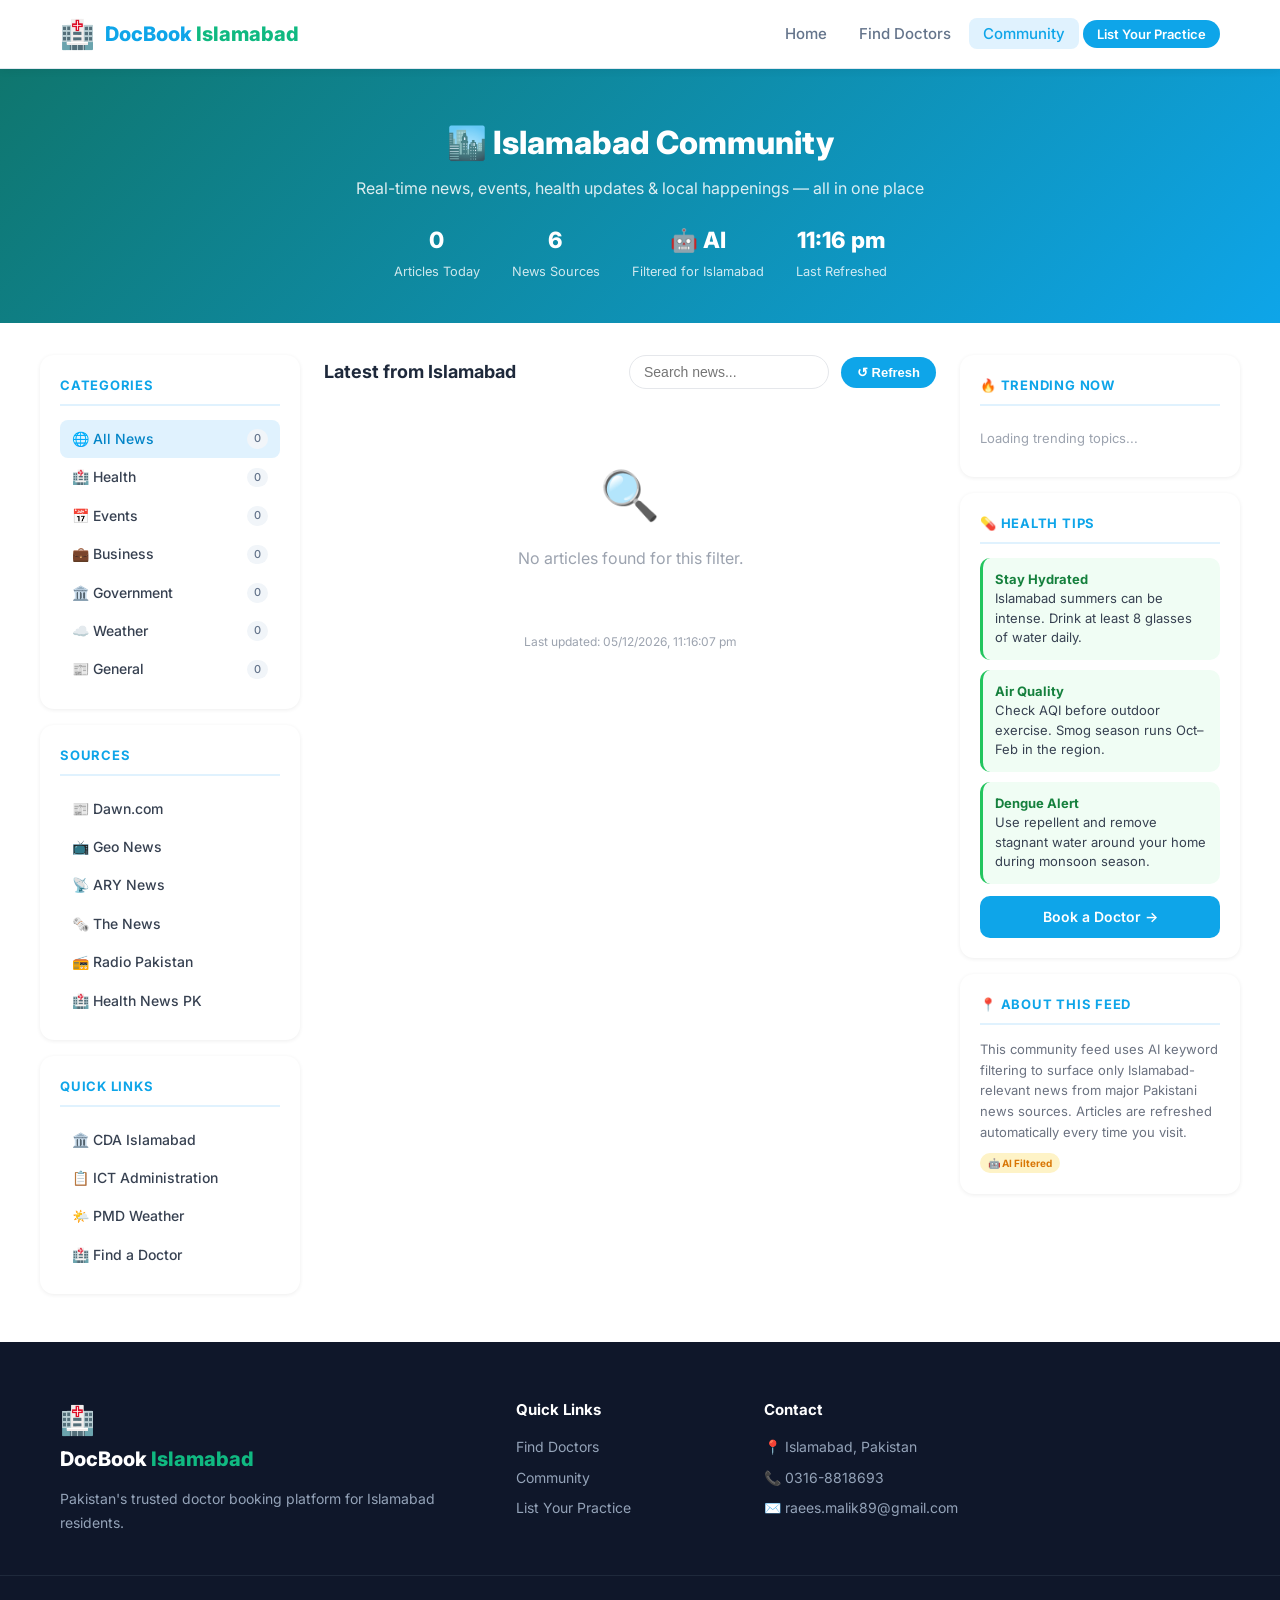
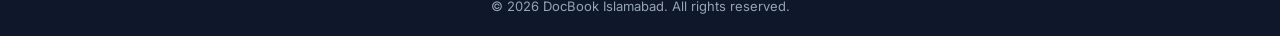
==== community.html @ a1b2f4c2 "Add community page, README, fix navbars, update contact info" ====
<!DOCTYPE html>
<html lang="en">
<head>
  <meta charset="UTF-8" />
  <meta name="viewport" content="width=device-width, initial-scale=1.0" />
  <title>Islamabad Community – News, Events & Health Updates</title>
  <link rel="icon" href="data:image/svg+xml,<svg xmlns='http://www.w3.org/2000/svg' viewBox='0 0 100 100'><text y='.9em' font-size='90'>🏙️</text></svg>">
  <link rel="stylesheet" href="style.css" />
  <link href="https://fonts.googleapis.com/css2?family=Inter:wght@300;400;500;600;700;800&display=swap" rel="stylesheet" />
  <style>
    /* ── Community Page Styles ── */
    .community-hero {
      background: linear-gradient(135deg, #0f766e 0%, #0ea5e9 100%);
      padding: 48px 0 40px;
      color: #fff;
      text-align: center;
    }
    .community-hero h1 { font-size: 2rem; font-weight: 800; margin-bottom: 8px; }
    .community-hero p  { font-size: 1rem; opacity: .85; margin-bottom: 20px; }
    .community-stats {
      display: flex; gap: 32px; justify-content: center; flex-wrap: wrap;
    }
    .c-stat { text-align: center; }
    .c-stat strong { display: block; font-size: 1.4rem; font-weight: 800; }
    .c-stat span   { font-size: .8rem; opacity: .8; }

    /* ── Layout ── */
    .community-layout {
      display: grid;
      grid-template-columns: 260px 1fr 280px;
      gap: 24px;
      padding: 32px 0 48px;
      align-items: start;
    }

    /* ── Left sidebar ── */
    .comm-sidebar-left, .comm-sidebar-right {
      display: flex; flex-direction: column; gap: 16px;
    }
    .comm-card {
      background: #fff;
      border-radius: 14px;
      padding: 20px;
      box-shadow: 0 1px 4px rgba(0,0,0,.07);
    }
    .comm-card h3 {
      font-size: 13px; font-weight: 700;
      text-transform: uppercase; letter-spacing: .06em;
      color: #0ea5e9; margin-bottom: 14px;
      padding-bottom: 8px;
      border-bottom: 2px solid #e0f2fe;
    }

    /* Category filter */
    .cat-list { list-style: none; margin: 0; padding: 0; }
    .cat-list li {
      padding: 8px 12px; border-radius: 8px; cursor: pointer;
      font-size: 14px; font-weight: 500; color: #374151;
      display: flex; align-items: center; gap: 10px;
      transition: background .15s;
    }
    .cat-list li:hover, .cat-list li.active {
      background: #e0f2fe; color: #0284c7;
    }
    .cat-count {
      margin-left: auto; background: #f1f5f9;
      font-size: 11px; padding: 1px 7px;
      border-radius: 10px; color: #64748b;
    }

    /* ── Main feed ── */
    .feed-toolbar {
      display: flex; align-items: center; gap: 12px;
      margin-bottom: 20px; flex-wrap: wrap;
    }
    .feed-toolbar h2 { font-size: 18px; font-weight: 700; flex: 1; }
    .feed-search {
      padding: 8px 14px; border: 1px solid #e5e7eb;
      border-radius: 20px; font-size: 14px; width: 200px;
      outline: none; transition: border-color .2s;
    }
    .feed-search:focus { border-color: #0ea5e9; }
    .refresh-btn {
      padding: 8px 16px; background: #0ea5e9; color: #fff;
      border: none; border-radius: 20px; font-size: 13px;
      font-weight: 600; cursor: pointer; transition: background .2s;
    }
    .refresh-btn:hover { background: #0284c7; }
    .refresh-btn:disabled { background: #94a3b8; cursor: default; }

    /* News card */
    .news-grid { display: flex; flex-direction: column; gap: 16px; }
    .news-card {
      background: #fff; border-radius: 14px;
      padding: 20px; box-shadow: 0 1px 4px rgba(0,0,0,.07);
      display: flex; gap: 16px;
      transition: box-shadow .2s, transform .2s;
      cursor: pointer; text-decoration: none; color: inherit;
    }
    .news-card:hover {
      box-shadow: 0 4px 16px rgba(0,0,0,.12);
      transform: translateY(-1px);
    }
    .news-thumb {
      width: 90px; height: 70px; border-radius: 10px;
      object-fit: cover; flex-shrink: 0; background: #e5e7eb;
    }
    .news-thumb-placeholder {
      width: 90px; height: 70px; border-radius: 10px;
      background: linear-gradient(135deg, #e0f2fe, #bae6fd);
      flex-shrink: 0; display: flex; align-items: center;
      justify-content: center; font-size: 24px;
    }
    .news-body { flex: 1; min-width: 0; }
    .news-cat-badge {
      display: inline-block; font-size: 10px; font-weight: 700;
      text-transform: uppercase; letter-spacing: .06em;
      padding: 2px 8px; border-radius: 10px; margin-bottom: 6px;
    }
    .news-title {
      font-size: 15px; font-weight: 600; color: #111827;
      line-height: 1.4; margin-bottom: 6px;
      display: -webkit-box; -webkit-line-clamp: 2;
      -webkit-box-orient: vertical; overflow: hidden;
    }
    .news-meta {
      font-size: 12px; color: #9ca3af;
      display: flex; gap: 10px; flex-wrap: wrap;
    }
    .news-source { font-weight: 600; color: #6b7280; }

    /* AI badge */
    .ai-tag {
      display: inline-flex; align-items: center; gap: 4px;
      font-size: 10px; font-weight: 700; padding: 2px 8px;
      background: #fef3c7; color: #d97706; border-radius: 10px;
    }

    /* Loading skeleton */
    .skeleton-card {
      background: #fff; border-radius: 14px;
      padding: 20px; box-shadow: 0 1px 4px rgba(0,0,0,.07);
      display: flex; gap: 16px;
    }
    .skel {
      background: linear-gradient(90deg,#f1f5f9 25%,#e2e8f0 50%,#f1f5f9 75%);
      background-size: 200% 100%;
      animation: shimmer 1.4s infinite;
      border-radius: 6px;
    }
    @keyframes shimmer { 0%{background-position:200% 0} 100%{background-position:-200% 0} }

    .empty-feed {
      text-align: center; padding: 48px 20px;
      color: #9ca3af; background: #fff; border-radius: 14px;
    }
    .empty-feed .icon { font-size: 48px; margin-bottom: 12px; }

    /* ── Right sidebar ── */
    .trending-item {
      display: flex; align-items: flex-start; gap: 10px;
      padding: 10px 0; border-bottom: 1px solid #f3f4f6;
      font-size: 13px; cursor: pointer;
    }
    .trending-item:last-child { border-bottom: none; }
    .trending-num {
      font-size: 18px; font-weight: 800; color: #e5e7eb;
      flex-shrink: 0; width: 20px;
    }
    .trending-title { font-weight: 500; color: #374151; line-height: 1.35; }
    .trending-src   { font-size: 11px; color: #9ca3af; margin-top: 2px; }

    /* Health tips */
    .health-tip {
      padding: 12px; background: #f0fdf4; border-radius: 10px;
      margin-bottom: 10px; font-size: 13px; color: #374151;
      border-left: 3px solid #22c55e; line-height: 1.5;
    }
    .health-tip strong { color: #15803d; }

    /* Last updated */
    .last-updated {
      text-align: center; font-size: 12px; color: #9ca3af;
      padding: 8px; margin-top: 4px;
    }

    /* Badge colours per category */
    .badge-news    { background: #dbeafe; color: #1d4ed8; }
    .badge-health  { background: #dcfce7; color: #15803d; }
    .badge-events  { background: #fef3c7; color: #b45309; }
    .badge-business{ background: #fce7f3; color: #9d174d; }
    .badge-govt    { background: #ede9fe; color: #6d28d9; }
    .badge-weather { background: #e0f2fe; color: #0369a1; }

    @media (max-width: 1024px) {
      .community-layout { grid-template-columns: 1fr; }
      .comm-sidebar-left, .comm-sidebar-right { display: none; }
    }
    @media (max-width: 600px) {
      .news-thumb, .news-thumb-placeholder { display: none; }
      .community-hero h1 { font-size: 1.5rem; }
    }
  </style>
</head>
<body data-page="community">

<!-- NAVBAR -->
<nav class="navbar">
  <div class="container nav-inner">
    <a href="index.html" class="logo">
      <span class="logo-icon">🏥</span>
      <span class="logo-text">DocBook <span class="logo-sub">Islamabad</span></span>
    </a>
    <ul class="nav-links">
      <li><a href="index.html">Home</a></li>
      <li><a href="doctors.html">Find Doctors</a></li>
      <li><a href="community.html" class="active">Community</a></li>
      <li><a href="register-doctor.html" class="nav-cta">List Your Practice</a></li>
    </ul>
    <button class="hamburger" onclick="toggleMobileMenu()">☰</button>
  </div>
  <div class="mobile-menu" id="mobileMenu">
    <a href="index.html">Home</a>
    <a href="doctors.html">Find Doctors</a>
    <a href="community.html">Community</a>
    <a href="register-doctor.html">List Your Practice</a>
  </div>
</nav>

<!-- HERO -->
<div class="community-hero">
  <div class="container">
    <h1>🏙️ Islamabad Community</h1>
    <p>Real-time news, events, health updates & local happenings — all in one place</p>
    <div class="community-stats">
      <div class="c-stat"><strong id="statArticles">–</strong><span>Articles Today</span></div>
      <div class="c-stat"><strong id="statSources">6</strong><span>News Sources</span></div>
      <div class="c-stat"><strong>🤖 AI</strong><span>Filtered for Islamabad</span></div>
      <div class="c-stat"><strong id="statUpdated">–</strong><span>Last Refreshed</span></div>
    </div>
  </div>
</div>

<!-- MAIN LAYOUT -->
<div class="container community-layout">

  <!-- LEFT SIDEBAR -->
  <aside class="comm-sidebar-left">
    <div class="comm-card">
      <h3>Categories</h3>
      <ul class="cat-list" id="catList">
        <li class="active" onclick="filterCat('all',this)">🌐 All News <span class="cat-count" id="cnt-all">0</span></li>
        <li onclick="filterCat('health',this)">🏥 Health <span class="cat-count" id="cnt-health">0</span></li>
        <li onclick="filterCat('events',this)">📅 Events <span class="cat-count" id="cnt-events">0</span></li>
        <li onclick="filterCat('business',this)">💼 Business <span class="cat-count" id="cnt-business">0</span></li>
        <li onclick="filterCat('govt',this)">🏛️ Government <span class="cat-count" id="cnt-govt">0</span></li>
        <li onclick="filterCat('weather',this)">☁️ Weather <span class="cat-count" id="cnt-weather">0</span></li>
        <li onclick="filterCat('news',this)">📰 General <span class="cat-count" id="cnt-news">0</span></li>
      </ul>
    </div>

    <div class="comm-card">
      <h3>Sources</h3>
      <ul class="cat-list">
        <li>📰 Dawn.com</li>
        <li>📺 Geo News</li>
        <li>📡 ARY News</li>
        <li>🗞️ The News</li>
        <li>📻 Radio Pakistan</li>
        <li>🏥 Health News PK</li>
      </ul>
    </div>

    <div class="comm-card">
      <h3>Quick Links</h3>
      <ul class="cat-list">
        <li onclick="window.open('https://www.cda.gov.pk','_blank')">🏛️ CDA Islamabad</li>
        <li onclick="window.open('https://islamabad.gov.pk','_blank')">📋 ICT Administration</li>
        <li onclick="window.open('https://www.pmd.gov.pk','_blank')">🌤️ PMD Weather</li>
        <li><a href="doctors.html" style="text-decoration:none;color:inherit">🏥 Find a Doctor</a></li>
      </ul>
    </div>
  </aside>

  <!-- MAIN FEED -->
  <main>
    <div class="feed-toolbar">
      <h2>Latest from Islamabad</h2>
      <input type="text" class="feed-search" id="newsSearch" placeholder="Search news..." oninput="searchNews()" />
      <button class="refresh-btn" id="refreshBtn" onclick="loadAllFeeds()">↺ Refresh</button>
    </div>

    <div id="newsFeed" class="news-grid">
      <!-- Skeleton loaders -->
      ${[1,2,3,4,5].map(()=>`
      <div class="skeleton-card">
        <div class="skel" style="width:90px;height:70px;border-radius:10px;flex-shrink:0"></div>
        <div style="flex:1">
          <div class="skel" style="height:12px;width:60px;margin-bottom:8px"></div>
          <div class="skel" style="height:16px;width:100%;margin-bottom:6px"></div>
          <div class="skel" style="height:14px;width:80%"></div>
        </div>
      </div>`).join('')}
    </div>
    <div class="last-updated" id="lastUpdated"></div>
  </main>

  <!-- RIGHT SIDEBAR -->
  <aside class="comm-sidebar-right">
    <div class="comm-card">
      <h3>🔥 Trending Now</h3>
      <div id="trendingList">
        <div style="color:#9ca3af;font-size:13px;padding:8px 0">Loading trending topics...</div>
      </div>
    </div>

    <div class="comm-card">
      <h3>💊 Health Tips</h3>
      <div class="health-tip"><strong>Stay Hydrated</strong><br>Islamabad summers can be intense. Drink at least 8 glasses of water daily.</div>
      <div class="health-tip"><strong>Air Quality</strong><br>Check AQI before outdoor exercise. Smog season runs Oct–Feb in the region.</div>
      <div class="health-tip"><strong>Dengue Alert</strong><br>Use repellent and remove stagnant water around your home during monsoon season.</div>
      <a href="doctors.html" class="btn-primary" style="display:block;text-align:center;text-decoration:none;padding:10px;margin-top:12px;border-radius:10px;font-size:14px">Book a Doctor →</a>
    </div>

    <div class="comm-card">
      <h3>📍 About This Feed</h3>
      <p style="font-size:13px;color:#6b7280;line-height:1.6">
        This community feed uses AI keyword filtering to surface only Islamabad-relevant news from major Pakistani news sources. Articles are refreshed automatically every time you visit.
      </p>
      <div class="ai-tag" style="margin-top:10px">🤖 AI Filtered</div>
    </div>
  </aside>

</div>

<!-- FOOTER -->
<footer class="footer">
  <div class="container footer-inner">
    <div class="footer-brand">
      <span class="logo-icon">🏥</span>
      <span class="logo-text">DocBook <span class="logo-sub">Islamabad</span></span>
      <p>Pakistan's trusted doctor booking platform for Islamabad residents.</p>
    </div>
    <div class="footer-links">
      <h4>Quick Links</h4>
      <ul>
        <li><a href="doctors.html">Find Doctors</a></li>
        <li><a href="community.html">Community</a></li>
        <li><a href="register-doctor.html">List Your Practice</a></li>
      </ul>
    </div>
    <div class="footer-links">
      <h4>Contact</h4>
      <ul>
        <li>📍 Islamabad, Pakistan</li>
        <li><a href="https://wa.me/923168818693" target="_blank">📞 0316-8818693</a></li>
        <li><a href="mailto:raees.malik89@gmail.com">✉️ raees.malik89@gmail.com</a></li>
      </ul>
    </div>
  </div>
  <div class="footer-bottom"><p>© 2026 DocBook Islamabad. All rights reserved.</p></div>
</footer>

<script>
// ══════════════════════════════════════════════════════════════════════════
// AI-POWERED ISLAMABAD NEWS FEED
// Uses rss2json.com to fetch RSS feeds client-side (no backend needed)
// Filters articles using AI keyword matching for Islamabad relevance
// ══════════════════════════════════════════════════════════════════════════

const RSS2JSON = 'https://api.rss2json.com/v1/api.json?rss_url=';

// ── News Sources ──────────────────────────────────────────────────────────
const SOURCES = [
  { name: 'Dawn',      url: 'https://www.dawn.com/feeds/home',                    icon: '📰', color: '#1d4ed8' },
  { name: 'Geo News',  url: 'https://www.geo.tv/rss/1/1',                         icon: '📺', color: '#dc2626' },
  { name: 'ARY News',  url: 'https://arynews.tv/feed/',                           icon: '📡', color: '#7c3aed' },
  { name: 'The News',  url: 'https://www.thenews.com.pk/rss/1/1',                 icon: '🗞️', color: '#0f766e' },
  { name: 'Dawn Health', url: 'https://www.dawn.com/feeds/health-and-fitness',    icon: '🏥', color: '#15803d' },
  { name: 'Tribune',   url: 'https://tribune.com.pk/feed',                        icon: '📻', color: '#b45309' },
];

// ── AI Keyword Engine ─────────────────────────────────────────────────────
// Scores articles for Islamabad relevance using weighted keyword matching
const ISLAMABAD_KEYWORDS = {
  location:  { words: ['islamabad','rawalpindi','pindi','twin cities','ict','cda','f-7','f-8','g-9','blue area','margalla','saidpur','bahria','dha islamabad'], weight: 5 },
  govt:      { words: ['parliament','senate','national assembly','supreme court','prime minister','imran','shehbaz','federal government','caretaker','election commission','na-'], weight: 3 },
  health:    { words: ['hospital','doctor','pmdc','health ministry','dengue','smog','flu','vaccine','clinic','shifa','polyclinic','pims','mental health'], weight: 4 },
  events:    { words: ['festival','event','concert','exhibition','ceremony','inauguration','conference','seminar','workshop','fair','cultural','literature festival'], weight: 4 },
  business:  { words: ['stock exchange','psx','sbp','state bank','inflation','rupee','dollar','economy','investment','startup','tech park','ict sector'], weight: 3 },
  weather:   { words: ['weather','temperature','rain','fog','smog','heatwave','cold wave','aqi','air quality','pmd','monsoon','flood alert'], weight: 4 },
};

// Category detection
const CATEGORY_KEYWORDS = {
  health:   ['hospital','doctor','health','medical','dengue','vaccine','disease','patient','clinic','treatment','pmdc','medicine'],
  events:   ['event','festival','concert','ceremony','inauguration','cultural','exhibition','seminar','workshop','launch'],
  business: ['economy','rupee','dollar','stock','investment','trade','inflation','sbp','budget','tax','business'],
  govt:     ['parliament','government','minister','court','police','election','senate','assembly','pmln','pti','ppp'],
  weather:  ['weather','rain','fog','smog','temperature','heat','cold','aqi','flood','pmd'],
};

function scoreArticle(article) {
  const text = ((article.title || '') + ' ' + (article.description || '') + ' ' + (article.content || '')).toLowerCase();
  let score = 0;
  for (const [cat, {words, weight}] of Object.entries(ISLAMABAD_KEYWORDS)) {
    for (const word of words) {
      if (text.includes(word)) score += weight;
    }
  }
  return score;
}

function detectCategory(article) {
  const text = ((article.title || '') + ' ' + (article.description || '')).toLowerCase();
  let best = 'news', bestScore = 0;
  for (const [cat, words] of Object.entries(CATEGORY_KEYWORDS)) {
    const score = words.filter(w => text.includes(w)).length;
    if (score > bestScore) { bestScore = score; best = cat; }
  }
  return best;
}

function badgeClass(cat) {
  return { health:'badge-health', events:'badge-events', business:'badge-business',
           govt:'badge-govt', weather:'badge-weather', news:'badge-news' }[cat] || 'badge-news';
}

function catEmoji(cat) {
  return { health:'🏥', events:'📅', business:'💼', govt:'🏛️', weather:'☁️', news:'📰' }[cat] || '📰';
}

function timeAgo(dateStr) {
  const d = new Date(dateStr);
  if (isNaN(d)) return '';
  const mins = Math.floor((Date.now() - d) / 60000);
  if (mins < 1)  return 'just now';
  if (mins < 60) return mins + 'm ago';
  const hrs = Math.floor(mins / 60);
  if (hrs < 24)  return hrs + 'h ago';
  return Math.floor(hrs / 24) + 'd ago';
}

function stripHtml(html) {
  return (html || '').replace(/<[^>]+>/g, '').replace(/&nbsp;/g,' ').replace(/&amp;/g,'&').trim();
}

// ── Fetch one RSS feed via rss2json ───────────────────────────────────────
async function fetchFeed(source) {
  try {
    const res = await fetch(RSS2JSON + encodeURIComponent(source.url) + '&count=20', { signal: AbortSignal.timeout(8000) });
    if (!res.ok) throw new Error('HTTP ' + res.status);
    const data = await res.json();
    if (data.status !== 'ok') throw new Error(data.message || 'Feed error');
    return (data.items || []).map(item => ({ ...item, _source: source }));
  } catch (e) {
    console.warn('Feed failed:', source.name, e.message);
    return [];
  }
}

// ── Global article store ──────────────────────────────────────────────────
let allArticles = [];
let activeCategory = 'all';
let searchQuery = '';

// ── Load all feeds ────────────────────────────────────────────────────────
async function loadAllFeeds() {
  const btn = document.getElementById('refreshBtn');
  if (btn) { btn.textContent = '⏳ Loading…'; btn.disabled = true; }

  showSkeletons();

  // Fetch all sources in parallel
  const results = await Promise.allSettled(SOURCES.map(fetchFeed));
  let articles = results.flatMap(r => r.status === 'fulfilled' ? r.value : []);

  // AI scoring — keep articles with score > 0 (Islamabad relevant)
  // If score is 0 but it's from a health source, still include
  articles = articles.filter(a => scoreArticle(a) > 0 || a._source.name === 'Dawn Health');

  // Add category detection
  articles = articles.map(a => ({ ...a, _cat: detectCategory(a) }));

  // Sort by date
  articles.sort((a, b) => new Date(b.pubDate) - new Date(a.pubDate));

  // Deduplicate by title similarity
  const seen = new Set();
  articles = articles.filter(a => {
    const key = (a.title || '').toLowerCase().slice(0, 40);
    if (seen.has(key)) return false;
    seen.add(key);
    return true;
  });

  allArticles = articles;
  renderFeed();
  updateCounts();
  updateTrending();

  const now = new Date();
  document.getElementById('statUpdated').textContent = now.toLocaleTimeString('en-PK', { hour:'2-digit', minute:'2-digit' });
  document.getElementById('lastUpdated').textContent = 'Last updated: ' + now.toLocaleString('en-PK');
  document.getElementById('statArticles').textContent = articles.length;

  if (btn) { btn.textContent = '↺ Refresh'; btn.disabled = false; }
}

function renderFeed() {
  const feed = document.getElementById('newsFeed');
  let filtered = allArticles;

  if (activeCategory !== 'all') {
    filtered = filtered.filter(a => a._cat === activeCategory);
  }
  if (searchQuery) {
    const q = searchQuery.toLowerCase();
    filtered = filtered.filter(a =>
      (a.title||'').toLowerCase().includes(q) ||
      (a.description||'').toLowerCase().includes(q)
    );
  }

  if (filtered.length === 0) {
    feed.innerHTML = `<div class="empty-feed"><div class="icon">🔍</div><p>No articles found for this filter.</p></div>`;
    return;
  }

  feed.innerHTML = filtered.slice(0, 40).map(article => {
    const cat   = article._cat || 'news';
    const thumb = article.thumbnail || article.enclosure?.link || '';
    const desc  = stripHtml(article.description || '').slice(0, 120);
    const ago   = timeAgo(article.pubDate);
    const score = scoreArticle(article);

    return `
    <a class="news-card" href="${article.link || '#'}" target="_blank" rel="noopener">
      ${thumb
        ? `<img class="news-thumb" src="${thumb}" alt="" onerror="this.style.display='none'" loading="lazy" />`
        : `<div class="news-thumb-placeholder">${catEmoji(cat)}</div>`
      }
      <div class="news-body">
        <span class="news-cat-badge ${badgeClass(cat)}">${catEmoji(cat)} ${cat.charAt(0).toUpperCase()+cat.slice(1)}</span>
        ${score >= 8 ? '<span class="ai-tag">🤖 Top Match</span> ' : ''}
        <div class="news-title">${article.title || 'Untitled'}</div>
        ${desc ? `<div style="font-size:13px;color:#6b7280;margin-bottom:4px;display:-webkit-box;-webkit-line-clamp:1;-webkit-box-orient:vertical;overflow:hidden">${desc}</div>` : ''}
        <div class="news-meta">
          <span class="news-source">${article._source?.icon || '📰'} ${article._source?.name || 'News'}</span>
          ${ago ? `<span>${ago}</span>` : ''}
        </div>
      </div>
    </a>`;
  }).join('');
}

function updateCounts() {
  document.getElementById('cnt-all').textContent = allArticles.length;
  for (const cat of ['health','events','business','govt','weather','news']) {
    const el = document.getElementById('cnt-' + cat);
    if (el) el.textContent = allArticles.filter(a => a._cat === cat).length;
  }
}

function updateTrending() {
  const trending = document.getElementById('trendingList');
  const top = allArticles.slice(0, 7);
  if (!top.length) return;
  trending.innerHTML = top.map((a, i) => `
    <a class="trending-item" href="${a.link||'#'}" target="_blank" style="text-decoration:none;display:flex;align-items:flex-start;gap:10px;padding:10px 0;border-bottom:1px solid #f3f4f6">
      <span class="trending-num">${i+1}</span>
      <div>
        <div class="trending-title">${(a.title||'').slice(0,70)}${(a.title||'').length>70?'…':''}</div>
        <div class="trending-src">${a._source?.name || ''} · ${timeAgo(a.pubDate)}</div>
      </div>
    </a>`).join('');
}

function showSkeletons() {
  document.getElementById('newsFeed').innerHTML = Array(5).fill(`
    <div class="skeleton-card">
      <div class="skel" style="width:90px;height:70px;border-radius:10px;flex-shrink:0"></div>
      <div style="flex:1;display:flex;flex-direction:column;gap:8px">
        <div class="skel" style="height:12px;width:60px"></div>
        <div class="skel" style="height:16px;width:100%"></div>
        <div class="skel" style="height:13px;width:75%"></div>
      </div>
    </div>`).join('');
}

function filterCat(cat, el) {
  activeCategory = cat;
  document.querySelectorAll('.cat-list li').forEach(li => li.classList.remove('active'));
  if (el) el.classList.add('active');
  renderFeed();
}

function searchNews() {
  searchQuery = document.getElementById('newsSearch').value.trim();
  renderFeed();
}

function toggleMobileMenu() {
  document.getElementById('mobileMenu').classList.toggle('open');
}

// ── Boot ──────────────────────────────────────────────────────────────────
loadAllFeeds();
</script>

</body>
</html>
---- style.css ----
*, *::before, *::after { box-sizing: border-box; margin: 0; padding: 0; }

:root {
  --primary: #0ea5e9;
  --primary-dark: #0284c7;
  --primary-light: #e0f2fe;
  --accent: #10b981;
  --accent-dark: #059669;
  --text: #1e293b;
  --text-muted: #64748b;
  --border: #e2e8f0;
  --bg: #f8fafc;
  --white: #ffffff;
  --shadow: 0 2px 12px rgba(0,0,0,0.08);
  --shadow-lg: 0 8px 32px rgba(0,0,0,0.12);
  --radius: 12px;
  --radius-sm: 8px;
}

body { font-family: 'Inter', sans-serif; color: var(--text); background: var(--white); line-height: 1.6; }

.container { max-width: 1200px; margin: 0 auto; padding: 0 20px; }

/* ── NAVBAR ── */
.navbar {
  background: var(--white);
  border-bottom: 1px solid var(--border);
  position: sticky; top: 0; z-index: 100;
  box-shadow: 0 2px 8px rgba(0,0,0,0.06);
}
.nav-inner { display: flex; align-items: center; gap: 32px; height: 68px; }
.logo { display: flex; align-items: center; gap: 10px; text-decoration: none; }
.logo-icon { font-size: 28px; }
.logo-text { font-size: 20px; font-weight: 800; color: var(--primary); }
.logo-sub { color: var(--accent); }
.nav-links { display: flex; list-style: none; gap: 4px; margin-left: auto; }
.nav-links a {
  text-decoration: none; color: var(--text-muted); font-weight: 500;
  padding: 6px 14px; border-radius: 8px; transition: all .2s;
  font-size: 15px;
}
.nav-links a:hover, .nav-links a.active { color: var(--primary); background: var(--primary-light); }
.nav-actions { display: flex; gap: 10px; }
.hamburger { display: none; background: none; border: none; font-size: 24px; cursor: pointer; color: var(--text); }
.mobile-menu { display: none; flex-direction: column; padding: 12px 20px; border-top: 1px solid var(--border); }
.mobile-menu a { padding: 10px 0; text-decoration: none; color: var(--text); font-weight: 500; border-bottom: 1px solid var(--border); }
.mobile-menu.open { display: flex; }

/* ── BUTTONS ── */
.btn-primary {
  background: var(--primary); color: #fff; border: none;
  padding: 10px 22px; border-radius: var(--radius-sm); font-weight: 600;
  cursor: pointer; font-size: 14px; transition: background .2s, transform .1s;
}
.btn-primary:hover { background: var(--primary-dark); transform: translateY(-1px); }
.btn-outline {
  background: transparent; color: var(--primary);
  border: 2px solid var(--primary); padding: 8px 20px;
  border-radius: var(--radius-sm); font-weight: 600; cursor: pointer;
  font-size: 14px; transition: all .2s;
}
.btn-outline:hover { background: var(--primary); color: #fff; }
.btn-accent {
  background: var(--accent); color: #fff; border: none;
  padding: 10px 22px; border-radius: var(--radius-sm); font-weight: 600;
  cursor: pointer; font-size: 14px; transition: background .2s;
}
.btn-accent:hover { background: var(--accent-dark); }
.btn-search {
  background: var(--primary); color: #fff; border: none;
  padding: 13px; border-radius: var(--radius-sm); font-weight: 700;
  cursor: pointer; font-size: 15px; width: 100%; transition: background .2s;
  margin-top: 4px;
}
.btn-search:hover { background: var(--primary-dark); }

/* ── HERO ── */
.hero {
  background: linear-gradient(135deg, #0ea5e9 0%, #0369a1 50%, #065f46 100%);
  padding: 70px 0 80px; color: white;
}
.hero-inner { display: grid; grid-template-columns: 1fr 420px; gap: 60px; align-items: center; }
.hero-text h1 { font-size: 44px; font-weight: 800; line-height: 1.2; margin-bottom: 16px; }
.highlight { color: #bae6fd; }
.hero-text p { font-size: 18px; opacity: .9; margin-bottom: 32px; }
.stats-row { display: flex; gap: 32px; }
.stat { display: flex; flex-direction: column; }
.stat strong { font-size: 28px; font-weight: 800; }
.stat span { font-size: 13px; opacity: .8; }
.search-card {
  background: white; border-radius: 16px; padding: 28px;
  box-shadow: 0 20px 60px rgba(0,0,0,0.2); color: var(--text);
}
.search-card h2 { font-size: 20px; font-weight: 700; margin-bottom: 20px; color: var(--text); }
.search-form { display: flex; flex-direction: column; gap: 14px; }
.form-group { display: flex; flex-direction: column; gap: 5px; }
.form-group label { font-size: 13px; font-weight: 600; color: var(--text-muted); }
.form-group input, .form-group select, .form-group textarea {
  padding: 10px 14px; border: 2px solid var(--border); border-radius: var(--radius-sm);
  font-size: 14px; font-family: inherit; color: var(--text);
  transition: border-color .2s; background: white;
}
.form-group input:focus, .form-group select:focus, .form-group textarea:focus {
  outline: none; border-color: var(--primary);
}

/* ── SECTIONS ── */
.section { padding: 72px 0; }
.bg-light { background: var(--bg); }
.section-header { text-align: center; margin-bottom: 48px; position: relative; }
.section-header h2 { font-size: 32px; font-weight: 800; margin-bottom: 8px; }
.section-header p { color: var(--text-muted); font-size: 16px; }
.view-all {
  position: absolute; right: 0; top: 8px;
  color: var(--primary); font-weight: 600; text-decoration: none; font-size: 14px;
}
.view-all:hover { text-decoration: underline; }

/* ── SPECIALTIES GRID ── */
.specialties-grid {
  display: grid; grid-template-columns: repeat(6, 1fr); gap: 16px;
}
.specialty-card {
  background: white; border: 2px solid var(--border); border-radius: var(--radius);
  padding: 20px 12px; text-align: center; cursor: pointer;
  transition: all .2s; text-decoration: none; color: var(--text);
}
.specialty-card:hover { border-color: var(--primary); background: var(--primary-light); transform: translateY(-2px); }
.specialty-card .sp-icon { font-size: 32px; margin-bottom: 8px; }
.specialty-card .sp-name { font-size: 13px; font-weight: 600; }
.specialty-card .sp-count { font-size: 11px; color: var(--text-muted); margin-top: 2px; }

/* ── DOCTOR CARDS (Grid) ── */
.doctors-grid { display: grid; grid-template-columns: repeat(3, 1fr); gap: 20px; }
.doctor-card {
  background: white; border: 1px solid var(--border); border-radius: var(--radius);
  padding: 20px; transition: all .2s; cursor: pointer;
  box-shadow: var(--shadow);
}
.doctor-card:hover { transform: translateY(-3px); box-shadow: var(--shadow-lg); border-color: var(--primary); }
.doctor-card-top { display: flex; gap: 14px; margin-bottom: 14px; }
.doctor-avatar { width: 72px; height: 72px; border-radius: 50%; object-fit: cover; flex-shrink: 0; }
.doctor-info { flex: 1; }
.doctor-info h3 { font-size: 16px; font-weight: 700; margin-bottom: 2px; }
.doctor-specialty { font-size: 13px; color: var(--primary); font-weight: 600; }
.doctor-qual { font-size: 12px; color: var(--text-muted); margin-top: 2px; }
.badge-avail {
  display: inline-block; font-size: 11px; font-weight: 600;
  padding: 2px 8px; border-radius: 20px; margin-top: 6px;
}
.badge-avail.yes { background: #dcfce7; color: #15803d; }
.badge-avail.no { background: #fee2e2; color: #b91c1c; }
.doctor-meta { display: flex; gap: 16px; font-size: 13px; color: var(--text-muted); margin-bottom: 12px; flex-wrap: wrap; }
.doctor-meta span { display: flex; align-items: center; gap: 4px; }
.rating { color: #f59e0b; font-weight: 700; }
.doctor-tags { display: flex; flex-wrap: wrap; gap: 6px; margin-bottom: 14px; }
.tag {
  background: var(--primary-light); color: var(--primary-dark);
  font-size: 11px; font-weight: 600; padding: 3px 10px; border-radius: 20px;
}
.source-badge {
  display: inline-block; font-size: 10px; font-weight: 700;
  padding: 2px 8px; border-radius: 20px; text-decoration: none;
  cursor: pointer; transition: opacity .15s; vertical-align: middle; margin-left: 2px;
}
.source-badge:hover { opacity: 0.75; }
.doctor-card-footer { display: flex; align-items: center; justify-content: space-between; padding-top: 12px; border-top: 1px solid var(--border); }
.doctor-fee { font-size: 15px; font-weight: 700; color: var(--text); }
.doctor-fee span { font-size: 12px; color: var(--text-muted); font-weight: 400; }

/* ── FEATURES GRID ── */
.features-grid { display: grid; grid-template-columns: repeat(3, 1fr); gap: 24px; }
.feature-card {
  background: white; border: 1px solid var(--border); border-radius: var(--radius);
  padding: 28px; text-align: center;
}
.feature-icon { font-size: 36px; margin-bottom: 12px; }
.feature-card h3 { font-size: 17px; font-weight: 700; margin-bottom: 8px; }
.feature-card p { font-size: 14px; color: var(--text-muted); }

/* ── FOOTER ── */
.footer { background: #0f172a; color: #94a3b8; padding: 56px 0 0; }
.footer-inner { display: grid; grid-template-columns: 2fr 1fr 1fr 1fr; gap: 40px; padding-bottom: 40px; }
.footer-brand .logo-text { color: white; font-size: 20px; display: block; margin-bottom: 12px; }
.footer-brand p { font-size: 14px; line-height: 1.7; }
.footer-links h4 { color: white; font-size: 15px; font-weight: 700; margin-bottom: 14px; }
.footer-links ul { list-style: none; display: flex; flex-direction: column; gap: 8px; }
.footer-links a { color: #94a3b8; text-decoration: none; font-size: 14px; transition: color .2s; }
.footer-links a:hover { color: var(--primary); }
.footer-links li { font-size: 14px; }
.footer-bottom { border-top: 1px solid #1e293b; text-align: center; padding: 20px; font-size: 13px; }

/* ── PAGE HEADER ── */
.page-header {
  background: linear-gradient(135deg, #0ea5e9, #0369a1);
  color: white; padding: 40px 0;
}
.page-header h1 { font-size: 32px; font-weight: 800; }
.page-header p { opacity: .85; margin-top: 6px; }

/* ── SEARCH BAR STICKY ── */
.search-bar-sticky {
  background: white; border-bottom: 1px solid var(--border);
  padding: 14px 0; position: sticky; top: 68px; z-index: 90;
  box-shadow: 0 2px 8px rgba(0,0,0,0.06);
}
.search-bar-inner {
  display: flex; gap: 10px; flex-wrap: wrap; align-items: center;
}
.search-bar-inner input {
  flex: 2; min-width: 200px; padding: 9px 14px;
  border: 2px solid var(--border); border-radius: var(--radius-sm);
  font-size: 14px; font-family: inherit;
}
.search-bar-inner input:focus { outline: none; border-color: var(--primary); }
.search-bar-inner select {
  flex: 1; min-width: 130px; padding: 9px 12px;
  border: 2px solid var(--border); border-radius: var(--radius-sm);
  font-size: 13px; font-family: inherit; background: white; cursor: pointer;
}
.search-bar-inner select:focus { outline: none; border-color: var(--primary); }

/* ── DOCTORS PAGE LAYOUT ── */
.doctors-page-layout { display: grid; grid-template-columns: 260px 1fr; gap: 28px; padding: 28px 20px; max-width: 1200px; margin: 0 auto; }

/* ── SIDEBAR ── */
.sidebar { position: sticky; top: 132px; height: fit-content; }
.sidebar-section {
  background: white; border: 1px solid var(--border); border-radius: var(--radius);
  padding: 18px; margin-bottom: 14px;
}
.sidebar-section h3 { font-size: 14px; font-weight: 700; margin-bottom: 12px; color: var(--text); }
.range-labels { display: flex; justify-content: space-between; font-size: 12px; color: var(--text-muted); margin-bottom: 6px; }
input[type=range] { width: 100%; accent-color: var(--primary); }
.checkbox-list { display: flex; flex-direction: column; gap: 8px; max-height: 220px; overflow-y: auto; }
.checkbox-label, .radio-label {
  display: flex; align-items: center; gap: 8px;
  font-size: 13px; cursor: pointer; color: var(--text);
}
.checkbox-label input, .radio-label input { accent-color: var(--primary); }

/* ── RESULTS ── */
.results-header {
  display: flex; justify-content: space-between; align-items: center;
  margin-bottom: 16px; font-size: 14px; color: var(--text-muted); font-weight: 500;
}
.results-city { color: var(--primary); font-weight: 600; }

/* ── DOCTOR LIST CARDS ── */
.doctors-list { display: flex; flex-direction: column; gap: 16px; }
.doctor-list-card {
  background: white; border: 1px solid var(--border); border-radius: var(--radius);
  padding: 20px; display: grid; grid-template-columns: auto 1fr auto;
  gap: 20px; align-items: start; transition: all .2s; box-shadow: var(--shadow);
}
.doctor-list-card:hover { border-color: var(--primary); box-shadow: var(--shadow-lg); transform: translateY(-1px); }
.list-avatar { width: 90px; height: 90px; border-radius: 50%; object-fit: cover; }
.list-info h3 { font-size: 18px; font-weight: 700; margin-bottom: 3px; }
.list-specialty { font-size: 14px; color: var(--primary); font-weight: 600; margin-bottom: 3px; }
.list-qual { font-size: 13px; color: var(--text-muted); margin-bottom: 8px; }
.list-meta { display: flex; flex-wrap: wrap; gap: 14px; font-size: 13px; color: var(--text-muted); margin-bottom: 10px; }
.list-tags { display: flex; flex-wrap: wrap; gap: 6px; }
.list-actions { display: flex; flex-direction: column; gap: 10px; align-items: flex-end; min-width: 140px; }
.list-fee { font-size: 20px; font-weight: 800; color: var(--text); }
.list-fee small { font-size: 12px; color: var(--text-muted); font-weight: 400; }
.next-slot { font-size: 12px; color: var(--accent); font-weight: 600; text-align: right; }

/* ── NO RESULTS ── */
.no-results { text-align: center; padding: 80px 20px; color: var(--text-muted); }
.no-results-icon { font-size: 56px; margin-bottom: 16px; }
.no-results h3 { font-size: 22px; font-weight: 700; color: var(--text); margin-bottom: 8px; }
.no-results p { margin-bottom: 20px; }

/* ── MODAL ── */
.modal-overlay {
  display: none; position: fixed; inset: 0;
  background: rgba(0,0,0,0.5); z-index: 200;
  align-items: center; justify-content: center; padding: 20px;
}
.modal-overlay.open { display: flex; }
.modal {
  background: white; border-radius: 16px; padding: 32px;
  width: 100%; max-width: 480px; max-height: 90vh; overflow-y: auto;
  position: relative; box-shadow: var(--shadow-lg);
}
.modal h2 { font-size: 22px; font-weight: 800; margin-bottom: 20px; }
.modal-close {
  position: absolute; top: 16px; right: 16px;
  background: var(--bg); border: none; width: 32px; height: 32px;
  border-radius: 50%; cursor: pointer; font-size: 14px; color: var(--text-muted);
  display: flex; align-items: center; justify-content: center;
}
.modal-close:hover { background: var(--border); }
.booking-doctor-mini { display: flex; gap: 14px; align-items: center; padding: 14px; background: var(--bg); border-radius: var(--radius-sm); margin-bottom: 20px; }
.booking-doctor-mini img { width: 50px; height: 50px; border-radius: 50%; }
.booking-doctor-mini h4 { font-size: 15px; font-weight: 700; }
.booking-doctor-mini p { font-size: 13px; color: var(--text-muted); }

/* ── TOAST ── */
.toast {
  position: fixed; bottom: 24px; right: 24px; z-index: 300;
  background: #1e293b; color: white; padding: 14px 22px;
  border-radius: var(--radius-sm); font-size: 14px; font-weight: 500;
  display: none; box-shadow: var(--shadow-lg); max-width: 320px;
}
.toast.success { background: var(--accent); }
.toast.show { display: block; animation: slideUp .3s ease; }
@keyframes slideUp { from { opacity:0; transform: translateY(10px); } to { opacity:1; transform: translateY(0); } }

/* ── RESPONSIVE ── */
@media (max-width: 1024px) {
  .hero-inner { grid-template-columns: 1fr; }
  .search-card { max-width: 600px; margin: 0 auto; }
  .hero-text { text-align: center; }
  .stats-row { justify-content: center; }
  .specialties-grid { grid-template-columns: repeat(4, 1fr); }
  .doctors-grid { grid-template-columns: repeat(2, 1fr); }
  .footer-inner { grid-template-columns: 1fr 1fr; }
}
@media (max-width: 768px) {
  .nav-links, .nav-actions { display: none; }
  .hamburger { display: block; }
  .hero-text h1 { font-size: 30px; }
  .specialties-grid { grid-template-columns: repeat(3, 1fr); }
  .doctors-grid { grid-template-columns: 1fr; }
  .features-grid { grid-template-columns: 1fr; }
  .doctors-page-layout { grid-template-columns: 1fr; }
  .sidebar { position: static; }
  .doctor-list-card { grid-template-columns: auto 1fr; }
  .list-actions { grid-column: 1 / -1; flex-direction: row; justify-content: space-between; align-items: center; }
  .search-bar-inner { gap: 8px; }
  .search-bar-inner input { min-width: 100%; }
  .footer-inner { grid-template-columns: 1fr; }
  .view-all { position: static; display: block; margin-top: 8px; }
}
@media (max-width: 480px) {
  .specialties-grid { grid-template-columns: repeat(2, 1fr); }
  .hero { padding: 48px 0 56px; }
}

/* ── Nav CTA Link ──────────────────────────────────────────────────── */
.nav-links .nav-cta {
  background: var(--primary);
  color: #fff !important;
  padding: 6px 14px;
  border-radius: 20px;
  font-weight: 600;
  font-size: 13px;
  transition: background 0.2s;
}
.nav-links .nav-cta:hover { background: var(--primary-dark); }

/* ── Doctor Registration Page ─────────────────────────────────────── */
.reg-header {
  background: linear-gradient(135deg, #0f766e 0%, #0ea5e9 100%);
}

.benefits-strip {
  background: #fff;
  border-bottom: 1px solid #e5e7eb;
  padding: 28px 0;
}
.benefits-grid {
  display: grid;
  grid-template-columns: repeat(4, 1fr);
  gap: 20px;
}
.benefit-item {
  display: flex;
  align-items: flex-start;
  gap: 14px;
}
.benefit-icon {
  font-size: 28px;
  flex-shrink: 0;
}
.benefit-item strong {
  display: block;
  font-size: 14px;
  font-weight: 600;
  color: #111827;
  margin-bottom: 2px;
}
.benefit-item span {
  font-size: 13px;
  color: #6b7280;
  line-height: 1.4;
}

/* layout */
.reg-layout {
  display: grid;
  grid-template-columns: 1fr 320px;
  gap: 32px;
  align-items: start;
}

/* Form card */
.reg-form-card {
  background: #fff;
  border-radius: 16px;
  padding: 36px;
  box-shadow: 0 1px 4px rgba(0,0,0,0.08);
}
.reg-form-card h2 {
  font-size: 22px;
  font-weight: 700;
  margin-bottom: 4px;
}
.reg-subtitle {
  color: #6b7280;
  font-size: 14px;
  margin-bottom: 28px;
}
.form-section-title {
  font-size: 13px;
  font-weight: 700;
  text-transform: uppercase;
  letter-spacing: 0.06em;
  color: var(--primary);
  margin: 24px 0 14px;
  padding-bottom: 6px;
  border-bottom: 2px solid #e0f2fe;
}
.form-row {
  display: grid;
  grid-template-columns: 1fr 1fr;
  gap: 16px;
}
.req { color: #ef4444; }

/* Plan cards */
.plan-options {
  display: grid;
  grid-template-columns: 1fr 1fr;
  gap: 16px;
}
.plan-card {
  position: relative;
  cursor: pointer;
  border: 2px solid #e5e7eb;
  border-radius: 12px;
  overflow: hidden;
  transition: border-color 0.2s, box-shadow 0.2s;
}
.plan-card input[type="radio"] {
  position: absolute;
  opacity: 0;
  width: 0;
  height: 0;
}
.plan-card input[type="radio"]:checked + .plan-body {
  background: #f0fdf4;
}
.plan-card:has(input:checked) {
  border-color: var(--primary);
  box-shadow: 0 0 0 3px rgba(14,165,233,0.15);
}
.plan-card.plan-featured {
  border-color: #f59e0b;
}
.plan-card.plan-featured:has(input:checked) {
  border-color: #f59e0b;
  box-shadow: 0 0 0 3px rgba(245,158,11,0.15);
}
.plan-body {
  padding: 16px;
  transition: background 0.2s;
}
.plan-badge {
  display: inline-block;
  background: #f59e0b;
  color: #fff;
  font-size: 10px;
  font-weight: 700;
  padding: 2px 8px;
  border-radius: 10px;
  text-transform: uppercase;
  margin-bottom: 6px;
}
.plan-name {
  font-weight: 700;
  font-size: 15px;
  margin-bottom: 4px;
}
.plan-price {
  font-size: 18px;
  font-weight: 800;
  color: var(--primary);
  margin-bottom: 10px;
}
.plan-features {
  list-style: none;
  margin: 0;
  padding: 0;
  font-size: 13px;
  color: #374151;
  line-height: 1.8;
}

.reg-submit {
  width: 100%;
  padding: 14px;
  font-size: 16px;
  border-radius: 10px;
}

/* Success state */
.reg-success {
  text-align: center;
  padding: 32px 0;
}
.reg-success-icon { font-size: 56px; margin-bottom: 16px; }
.reg-success h3 { font-size: 22px; font-weight: 700; margin-bottom: 8px; }
.reg-success p { color: #6b7280; }

/* Sidebar */
.reg-sidebar { display: flex; flex-direction: column; gap: 20px; }
.reg-info-card {
  background: #fff;
  border-radius: 14px;
  padding: 24px;
  box-shadow: 0 1px 4px rgba(0,0,0,0.08);
}
.reg-info-card h3 {
  font-size: 16px;
  font-weight: 700;
  margin-bottom: 16px;
  color: #111827;
}
.reg-steps { display: flex; flex-direction: column; gap: 16px; }
.reg-step {
  display: flex;
  align-items: flex-start;
  gap: 12px;
}
.step-num {
  background: var(--primary);
  color: #fff;
  border-radius: 50%;
  width: 28px;
  height: 28px;
  display: flex;
  align-items: center;
  justify-content: center;
  font-size: 13px;
  font-weight: 700;
  flex-shrink: 0;
}
.reg-step strong { font-size: 14px; font-weight: 600; display: block; margin-bottom: 2px; }
.reg-step p { font-size: 13px; color: #6b7280; margin: 0; }

.reg-contact-card { background: linear-gradient(135deg, #f0fdf4, #ecfdf5); }
.btn-whatsapp {
  display: block;
  background: #25d366;
  color: #fff;
  text-align: center;
  padding: 12px;
  border-radius: 10px;
  font-weight: 600;
  text-decoration: none;
  font-size: 15px;
  margin-top: 8px;
  transition: background 0.2s;
}
.btn-whatsapp:hover { background: #1ebe5d; }

/* Registration responsive */
@media (max-width: 900px) {
  .reg-layout { grid-template-columns: 1fr; }
  .reg-sidebar { order: -1; }
  .benefits-grid { grid-template-columns: repeat(2, 1fr); }
}
@media (max-width: 600px) {
  .form-row { grid-template-columns: 1fr; }
  .plan-options { grid-template-columns: 1fr; }
  .benefits-grid { grid-template-columns: 1fr; }
  .reg-form-card { padding: 20px; }
}

/* Toast error variant */
.toast-error { background: #ef4444 !important; }
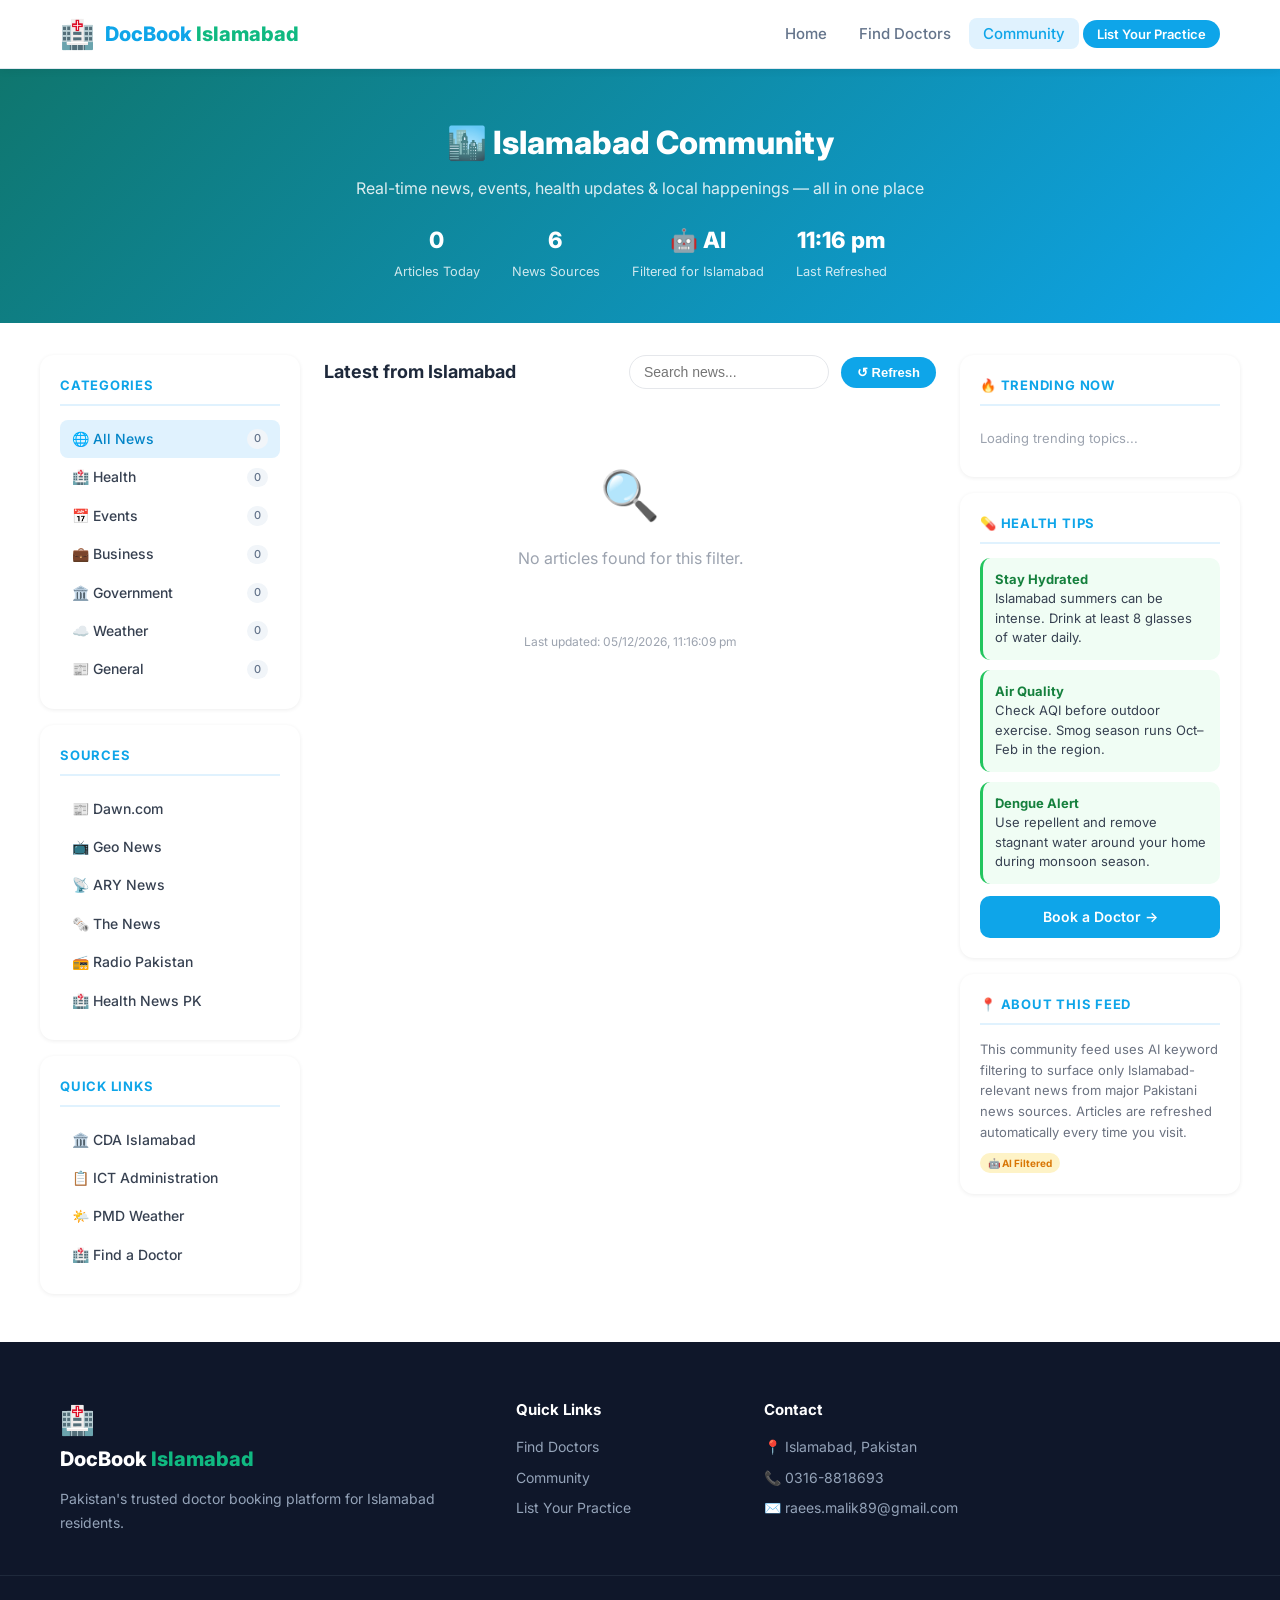
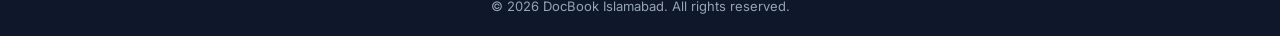
==== commit 2e09f2a8: "Add SEO meta tags and sitemap" ====
--- a/community.html
+++ b/community.html
@@ -3,7 +3,16 @@
 <head>
   <meta charset="UTF-8" />
   <meta name="viewport" content="width=device-width, initial-scale=1.0" />
-  <title>Islamabad Community – News, Events & Health Updates</title>
+  <title>Islamabad Community – Latest News, Events & Health Updates</title>
+  <meta name="description" content="Stay updated with the latest Islamabad news, health alerts, events and community updates. Live feed from Dawn, Geo, ARY and more — curated for Islamabad residents." />
+  <meta name="keywords" content="islamabad news today, islamabad events, islamabad health news, islamabad community, rawalpindi news, islamabad updates, pakistan news islamabad" />
+  <meta name="robots" content="index, follow" />
+  <link rel="canonical" href="https://raeesmalik89-oss.github.io/IslamabadDoctors/community.html" />
+  <!-- Open Graph -->
+  <meta property="og:title" content="Islamabad Community – News, Events & Health Updates" />
+  <meta property="og:description" content="Live Islamabad news feed with health alerts, events and community updates from Dawn, Geo, ARY and more." />
+  <meta property="og:url" content="https://raeesmalik89-oss.github.io/IslamabadDoctors/community.html" />
+  <meta property="og:type" content="website" />
   <link rel="icon" href="data:image/svg+xml,<svg xmlns='http://www.w3.org/2000/svg' viewBox='0 0 100 100'><text y='.9em' font-size='90'>🏙️</text></svg>">
   <link rel="stylesheet" href="style.css" />
   <link href="https://fonts.googleapis.com/css2?family=Inter:wght@300;400;500;600;700;800&display=swap" rel="stylesheet" />
